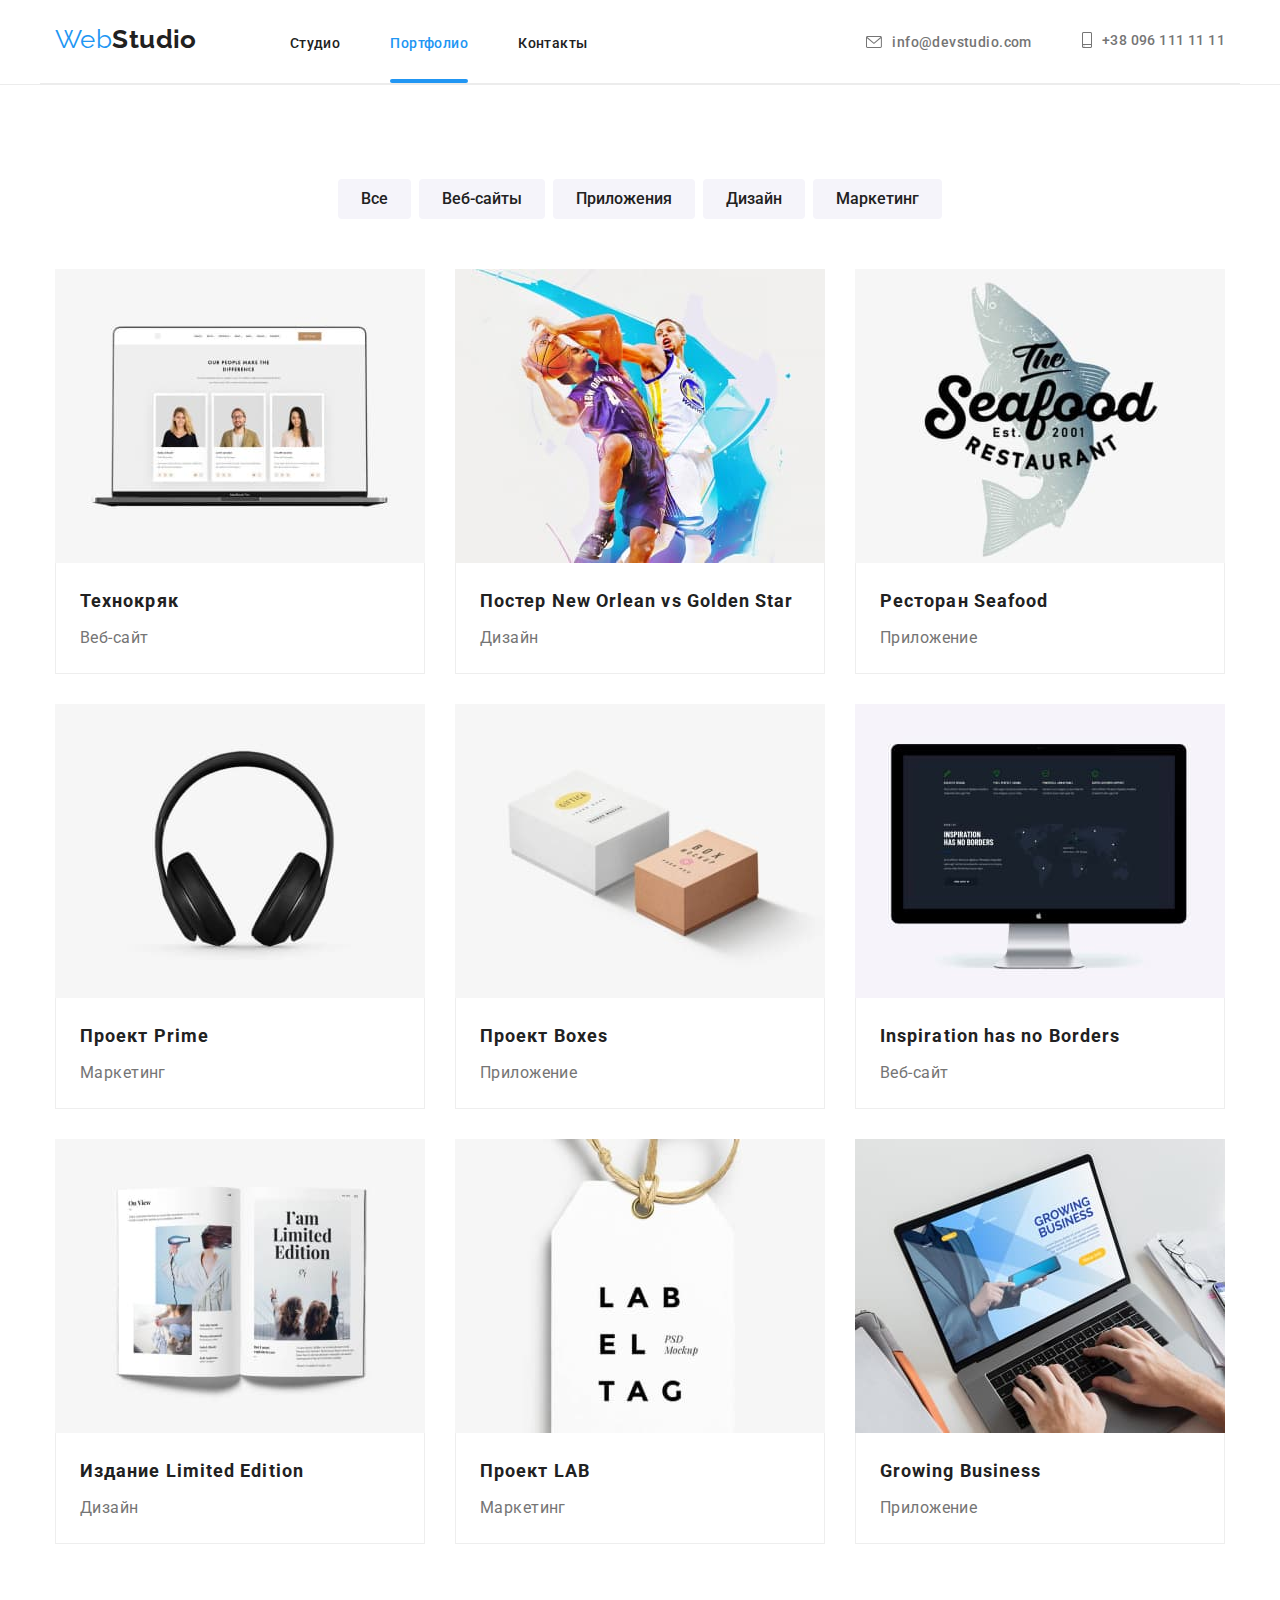
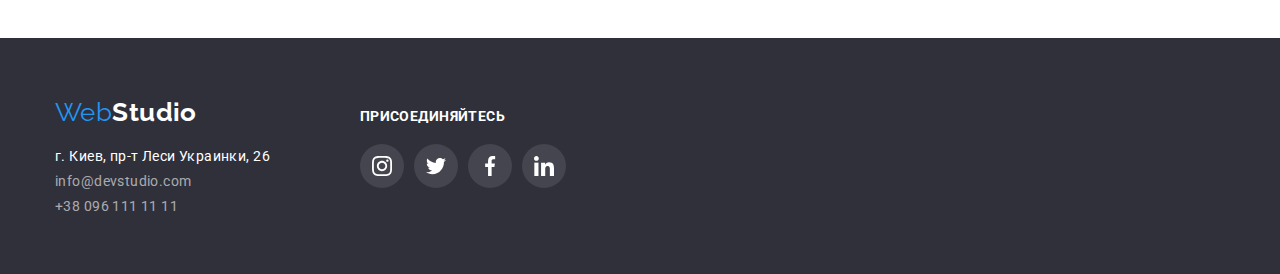
==== portfolio.html @ 05e97ef8 "copy 5-th hw" ====
<!DOCTYPE html>
<html lang="en">
<head>
    <meta charset="UTF-8">
    <meta http-equiv="X-UA-Compatible" content="IE=edge">
    <meta name="viewport" content="width=device-width, initial-scale=1.0">
    <title>Home work 2</title>
    <link rel="stylesheet" href="https://cdnjs.cloudflare.com/ajax/libs/modern-normalize/1.0.0/modern-normalize.min.css">
    <link rel="stylesheet" href="./css/style.css">
    <link rel="preconnect" href="https://fonts.googleapis.com">
    <link rel="preconnect" href="https://fonts.gstatic.com" crossorigin>
    <link href="https://fonts.googleapis.com/css2?family=Oleo+Script&family=Raleway:wght@700&family=Roboto:wght@400;500;700;900&display=swap" rel="stylesheet">
</head>
<body>
    <header class="header"> 
        <div class="header container flex">
<a class="logo" href="./index.html"><span class="first-logo-part">Web</span>Studio</a>

<nav class="nav">
    <ul class="nav flex">
        <li><a class="nav-link hover-line" href="./index.html">Студио</a></li>
        <li><a class="nav-link hover-line is-active" href="./portfolio.html">Портфолио</a></li>
        <li><a class="nav-link hover-line" href="./">Контакты</a></li>
    </ul>
</nav>
<ul class="nav main-contacts flex">
    <li><a class="nav-link" href="mailto:info@devstudio.com">
            <svg class="email-icon">
                <use href="img/sprite.svg#icon-email"></use>
            </svg>
    info@devstudio.com</a></li>
    <li><a class="nav-link" href="tel:+380961111111"><svg class="phone-icon">
        <use href="img/sprite.svg#icon-phone"></use>
    </svg>
    +38 096 111 11 11</a></li>
</ul>
    </div>
    </header>
   
    <main>

        <section class="our-projects">
            <div class="container">
            <ul class="nav-project-examples flex">
                <li>
                    <button class="our-projects-buttons">Все</button>
                </li>
                <li>
                    <button class="our-projects-buttons">Веб-сайты</button>
                </li>
                <li>
                    <button class="our-projects-buttons">Приложения</button>
                </li>
                <li>
                    <button class="our-projects-buttons">Дизайн</button>
                </li>
                <li>
                    <button class="our-projects-buttons">Маркетинг</button>
                </li>
            </ul>

            <ul class="project-examples flex">
                <li class="project-examples-items">
                    <a href="./portfolio.html">
                        <div class="project-examples-img">
                        <img src="img/tehnokryak.jpg" alt="Технокряк" width="370">
                        <div class="project-examples-img-overlay">
                         <p>Технокряк это современная площадка распространения коронавируса. Компании используют эту платформу для цифрового шпионажа и атак на защищённые сервера конкурентов.</p>
                        </div>
                        </div>
                        <div class="project-examples-border">
                        <h3>Технокряк</h3>
                    <p>Веб-сайт</p>
                            </div>
                    </a>
                </li>
                <li class="project-examples-items"> 
                    <a href="./portfolio.html">
                        <div class="project-examples-img">
                    <img src="img/new-orlean.jpg" alt="Постер New Orlean vs Golden Star" width="370">
                    <div class="project-examples-img-overlay">
                        <p>Технокряк это современная площадка распространения коронавируса. Компании используют эту платформу для цифрового шпионажа и атак на защищённые сервера конкурентов.</p>
                       </div>
                       </div>
                    <div class="project-examples-border">
                    <h3>Постер New Orlean vs Golden Star</h3>
                    <p>Дизайн</p>
                    </div>
                    </a>
                </li>
                <li class="project-examples-items">
                    <a href="./portfolio.html">
                        <div class="project-examples-img">
                    <img src="img/seafood.jpg" alt="Ресторан Seafood" width="370">
                    <div class="project-examples-img-overlay">
                        <p>Технокряк это современная площадка распространения коронавируса. Компании используют эту платформу для цифрового шпионажа и атак на защищённые сервера конкурентов.</p>
                       </div>
                       </div>
                    <div class="project-examples-border">
                    <h3>Ресторан Seafood</h3>
                    <p>Приложение</p>
                </div>
                    </a>
                </li>
                <li class="project-examples-items">
                    <a href="./portfolio.html">
                    <div class="project-examples-img">
                    <img src="img/prime.jpg" alt="Проект Prime" width="370">
                    <div class="project-examples-img-overlay">
                        <p>Технокряк это современная площадка распространения коронавируса. Компании используют эту платформу для цифрового шпионажа и атак на защищённые сервера конкурентов.</p>
                       </div>
                       </div>
                    <div class="project-examples-border">
                    <h3>Проект Prime</h3>
                    <p>Маркетинг</p>
                </div>
                    </a>
                </li>
                <li class="project-examples-items">
                    <a href="./portfolio.html">
                        <div class="project-examples-img">
                    <img src="img/boxes.jpg" alt="Проект Boxes" width="370">
                    <div class="project-examples-img-overlay">
                        <p>Технокряк это современная площадка распространения коронавируса. Компании используют эту платформу для цифрового шпионажа и атак на защищённые сервера конкурентов.</p>
                       </div>
                       </div>
                    <div class="project-examples-border">
                    <h3>Проект Boxes</h3>
                    <p>Приложение</p>
                </div>
                    </a>
                </li>
                <li class="project-examples-items">
                    <a href="./portfolio.html">
                        <div class="project-examples-img">
                    <img src="img/inspirations-has-no-borders.jpg" alt="Inspiration has no Borders" width="370">
                    <div class="project-examples-img-overlay">
                        <p>Технокряк это современная площадка распространения коронавируса. Компании используют эту платформу для цифрового шпионажа и атак на защищённые сервера конкурентов.</p>
                       </div>
                       </div>
                    <div class="project-examples-border">
                    <h3>Inspiration has no Borders</h3>
                    <p>Веб-сайт</p>
                </div>
                    </a>
                </li>
                <li class="project-examples-items">
                    <a href="./portfolio.html">
                        <div class="project-examples-img">
                    <img src="img/limited-edition.jpg" alt="Издание Limited Edition" width="370">
                    <div class="project-examples-img-overlay">
                        <p>Технокряк это современная площадка распространения коронавируса. Компании используют эту платформу для цифрового шпионажа и атак на защищённые сервера конкурентов.</p>
                       </div>
                       </div>
                    <div class="project-examples-border">
                    <h3>Издание Limited Edition</h3>
                    <p>Дизайн</p>
                </div>
                    </a>
                </li>
                <li class="project-examples-items">
                    <a href="./portfolio.html">
                        <div class="project-examples-img">
                    <img src="img/lab.jpg" alt="Проект LAB" width="370">
                    <div class="project-examples-img-overlay">
                        <p>Технокряк это современная площадка распространения коронавируса. Компании используют эту платформу для цифрового шпионажа и атак на защищённые сервера конкурентов.</p>
                       </div>
                       </div>
                    <div class="project-examples-border">
                    <h3>Проект LAB</h3>
                    <p>Маркетинг</p>
                </div>
                    </a>
                </li>
                <li class="project-examples-items">
                    <a href="./portfolio.html">
                        <div class="project-examples-img">
                    <img src="img/growing-bussiness.jpg" alt="Growing Business" width="370">
                    <div class="project-examples-img-overlay">
                        <p>Технокряк это современная площадка распространения коронавируса. Компании используют эту платформу для цифрового шпионажа и атак на защищённые сервера конкурентов.</p>
                       </div>
                       </div>
                    <div class="project-examples-border">
                    <h3>Growing Business</h3>
                    <p>Приложение</p>
                </div>
                    </a>
                </li>
            </ul>
        </div>
        </section>

    </main>

    <footer class="footer">
        <div class="container flex">
            <div class="footer-adress">
        <a class="logo-footer" href="#"><span class="first-logo-part">Web</span>Studio</a>
        <address class="footer-contacts">
            <p>г. Киев, пр-т Леси Украинки, 26</p>
            <ul class="nav-footer">
                <li><a href="mailto:info@devstudio.com">info@devstudio.com</a></li>
                <li><a href="tel:+380961111111">+38 096 111 11 11</a></li>
            </ul>
        </address>
    </div>
        <div class="social">
            <p>присоединяйтесь</p>
            <ul class="social-links">
                <li class="social-link"><a clsass="social-link" href="#">
                    <svg class="social-icon"><use href="./img/sprite.svg#icon-instagram"></use></svg></a>
                </li>
                <li class="social-link"><a clsass="social-link" href="#">
                    <svg class="social-icon"><use href="./img/sprite.svg#icon-twitter"></use></svg></a>
                </li>
                <li class="social-link"><a clsass="social-link" href="#">
                    <svg class="social-icon"><use href="./img/sprite.svg#icon-facebook"></use></svg></a>
                </li>
                <li class="social-link"><a clsass="social-link" href="#">
                    <svg class="social-icon"><use href="./img/sprite.svg#icon-linkedin"></use></svg></a>
                </li>
            </ul>
        </div>

    </div>
    </footer>

</body>
</html>
---- css/style.css ----
*,
*::before,
*::after {
  box-sizing: border-box;
}

li{
    list-style: none;
}

a{
    text-decoration: none;
}

:root{
    --main-text-color: #212121;
    --main-link-color-active: #2196F3;
    --background-main: #2F303A;
    --background-footer: #2F303A;
    --logo-first-part-color: #2196F3;
    --white: #FFF;
    --p-color: #757575;
    --background-stuff: #F5F4FA;
    --button: #2196F3;
    --button-second-color: #F5F4FA;
    --button-hover-color: #188CE8;
    --border-projecrt-examples-color: #EEE;
    --animation-options: 250ms cubic-bezier(0.4, 0, 0.2, 1);

}

.flex{
    display: flex;
    padding: 0;
    align-items: baseline;
    }

body{
    font-family: 'Roboto';
    font-style: normal;
    font-weight: normal;
    font-size: 14px;
    letter-spacing: 0.03em;
    color: var(--main-text-color);
}

.is-hidden{
    visibility: none;
    opacity: 0;
    pointer-events: none;

}

.backdrop{
    position: fixed;
    top: 0;
    left: 0;
    width: 100%;
    height: 100%;
    background-color: rgba(0, 0, 0, 0.2);
    transition: opacity var(--animation-options);
}

.modal{
    position: absolute;
    width: 528px;
    height: 581px;
    background-color: var(--white);
    top: 50%;
    left: 50%;
    transform: translate(-50%, -50%);
    box-shadow: 0px 1px 3px rgba(0, 0, 0, 0.12), 
                0px 1px 1px rgba(0, 0, 0, 0.14), 
                0px 2px 1px rgba(0, 0, 0, 0.2);
    border-radius: 4px;  
}

.close-button{
    position: absolute;
    display: flex;
    align-items: center;
    justify-content: center;
    top: 8px;
    right: 8px;
    width: 30px;
    height: 30px;
    padding: 0;
    border-radius: 50%;
    overflow: hidden;
    border: 1px solid rgba(0, 0, 0, 0.1);
    background-color: var(--white);
}
.close-button svg{
    width: 11px;
    height: 11px;
}

.container{
    width: 1200px;
    margin: 0 auto;
    padding-left: 15px;
    padding-right: 15px;
}

.header{
    border-bottom: 1px solid #ECECEC;
}

.logo, .logo-footer{
    display: inline-block;
    margin-right: 93px;
    font-family: 'Raleway';
    font-weight: 700;
    font-size: 26px;
    color: var(--main-text-color);
}


.first-logo-part{
    font-weight: 400;
    color: var(--logo-first-part-color);
}

.nav{
    font-weight: 500;
    padding-left: 0;
    margin: 0;
 }

.main-contacts{
    margin-left: auto; 
}

.main-contacts>li a{
    color: var(--p-color);
 }

 .nav-link{
    position: relative;
    color: var(--main-text-color); 
    display: inline-flex;
    align-items: center;
    padding-top: 32px;
    padding-bottom: 32px;
    fill: var(--p-color);
    transition: color var(--animation-options), fill var(--animation-options); 
 }


.nav-link:hover, 
.nav-link:focus,
.nav-link:active{
    color: var(--main-link-color-active);
    fill: var(--main-link-color-active); 
 }

.is-active::after{
    content: "";
    display: block;
    background-color: rgb(33, 150, 243);
    height: 4px;
    width: 100%;
    border-radius: 2px;
    position: absolute;
    bottom: 0;
    transition: background-color var(--animation-options);
}

 .email-icon{
     height: 12px;
     width: 16px;
     margin-right: 10px;
 }

 .phone-icon{
    height: 16px;
    width: 10px;
    margin-right: 10px;
 }

 .nav a.is-active{
    color: var(--main-link-color-active); 
 }

.nav li:not(:last-child){
    margin-right: 50px;
}

.main-banner{
     background-color: var(--background-main);
     height: 600px;
     max-width: 1600px;
     padding-top: 200px;
     padding-bottom: 200px;
     margin-left: auto;
     margin-right: auto;
     background-image: linear-gradient(rgba(47, 48, 58, 0.4), rgba(47, 48, 58, 0.4)), url("../img/main-bunner.jpg");
     background-repeat: no-repeat;
     background-position: center;
     background-size: cover;
     
 }

h1{
    font-weight: 900;
    font-size: 44px;
    line-height: 60px;
    text-align: center;
    letter-spacing: 0.06em;
    text-transform: uppercase;
    color: var(--white);
    margin: 0 auto;
    margin-bottom: 20px;
    max-width: 696px;
   
}

.offer-button{
    width: 200px;
    height: 50px;
    box-shadow: 0px 4px 4px rgba(0, 0, 0, 0.15);
    border-radius: 4px;
    font-weight: bold;
    font-size: 16px;
    line-height: 30px;
    text-align: center;
    color: var(--white);
    background-color: var(--button);
    display: block;
    margin: 0 auto;
    border: 1px solid transparent;
    cursor: pointer;
    transition: background-color var(--animation-options);
}


.offer-button:hover, .offer-button:focus{
    background-color: var(--button-hover-color);
}

.our-projects-buttons{
    font-weight: 500;
    font-size: 16px;
    line-height: 26px;
    color: var(--main-text-color);
    background-color: var(--button-second-color);
    text-align: center;
    border-radius: 4px;
    border: 1px solid transparent;
    padding: 6px 22px;
    transition: color var(--animation-options), 
                background-color var(--animation-options), 
                box-shadow var(--animation-options);
}

.our-projects-buttons:hover, 
.our-projects-buttons:focus, 
.our-projects-buttons:active{
    color: var(--white);
    background-color: var(--button);
    box-shadow: 0px 3px 1px rgba(0, 0, 0, 0.1), 
                0px 1px 2px rgba(0, 0, 0, 0.08), 
                0px 2px 2px rgba(0, 0, 0, 0.12);   
}

.benefits{
    padding-top: 94px;
    padding-bottom: 94px;
}

.benefits-icons{
    display: flex;
    align-items: center;
    height: 120px;
    background: var(--background-stuff);
    border-radius: 4px;
    margin-bottom: 30px;
    justify-content: center;
}

.benefits-icon{
    width: 70px;
    height: 70px;
}


.benefits-items{
    width: 270px;
    }

.benefits-list{
    margin: 0;
}

.benefits h3{
    font-weight: 700;
    line-height: 16px;
    font-size: 14px;
    text-transform: uppercase;
    margin: 0 0 10px 0;
    
}

.benefits p{
    margin: 0;
    line-height: 24px;
    color: var(--p-color);
}

.benefits-items:not(:last-child){
margin-right: 30px;
}

.what-we-do h2, .staff h2, .partners h2{
    font-weight: bold;
    font-size: 36px;
    line-height: 42px;
    text-align: center;
    margin: 0 0 50px 0;
}

.what-we-do{
    padding-bottom: 94px;
}

.what-we-do-items img{
    display: block;
}

.what-we-do-items{
    position: relative;
}

.what-we-do ul, .staff ul{
    margin: 0;
}

.what-we-do-items:not(:last-child){
    margin-right: 30px;
}

.what-we-do--overlay{
    position: absolute;
    display: block;
    width: 100%;
    height: 70px;
    padding: 27px 10px;
    bottom: 0;
    background: rgba(47, 48, 58, 0.8);
}

.what-we-do--overlay p{
    text-transform: uppercase;
    text-align: center;
    margin: 0;
    padding: 0;
    font-weight: 700;
    font-size: 14px;
    color: var(--white);
    line-height: 16px;
    letter-spacing: 0.03em;
}

.staff{
    background-color: var(--background-stuff);
    padding-top: 94px;
    padding-bottom: 94px;
}

.staff-items:not(:last-child){
    margin-right: 30px;
}

.staff-items{
    text-align: center;

    background-color: var(--white);

    box-shadow: 0px 1px 3px rgba(0, 0, 0, 0.12), 
    0px 1px 1px rgba(0, 0, 0, 0.14), 
    0px 2px 1px rgba(0, 0, 0, 0.2);
    border-radius: 0px 0px 4px 4px;
}

.staff-img{
    display: block;
}

.staff h3{
    font-weight: 500;
    font-size: 16px;
    line-height: 19px;
    margin: 0 0 10px 0;
}

.staff p{
    font-size: 16px;
    line-height: 19px;
    color: var(--p-color);
    margin: 0;
}

.staff-description{
    padding: 30px 10px;
}

.staff-description p{
    margin-bottom: 16px;
}

.staff-social-links{
    display: flex;
    padding: 0;
    justify-content: center;
}

.staff-social-icon{
    height: 20px;
    width: 20px;
}

.staff-social-link{
    background: transparent;
    border-radius: 50%;
    color: #AFB1B8;
    transition: background-color var(--animation-options),
                color var(--animation-options);
    
}

.staff-social-link a{
    color: inherit;
    height: 44px;
    width: 44px;
    display: flex;
    align-items: center;
    justify-content: center;
}


.staff-social-link:hover, .staff-social-link:focus{
    background-color: var(--button-hover-color);
    color: var(--white);
}

.staff-social-link:not(:last-child){
    margin-right: 10px;
}

.partners{
    padding-top: 94px;
    padding-bottom: 94px;
}

.partners ul{
    margin-top: 0px;
    margin-bottom: 0px;
}

.partners-items:not(:last-child){
    margin-right: 30px;
}

.partners-button{
    display: flex;
    width: 170px;
    height: 92px;
    border: 1px solid #AFB1B8;
    border-radius: 4px;
    color: #AFB1B8;
    align-items: center;
    justify-content: center;
    transition: border-color var(--animation-options),
                color var(--animation-options);
}

.partners-icon{
    width: 106px;
    height: 60px;
}

.partners-button:hover{
    border-color: var(--button-hover-color);
    color: var(--button-hover-color);
}


.our-projects{
    padding-top: 94px;
    padding-bottom: 94px;
}

.nav-project-examples{
    justify-content: center;
    margin-top: 0;
    margin-bottom: 50px;
}

.nav-project-examples li:not(:last-child){
    margin-right: 8px;
}

.project-examples{
    box-sizing: border-box;
    margin: 0;
}
.project-examples-items a{
    display: block;
    color: var(--main-text-color);
    transition: box-shadow var(--animation-options),
                transform var(--animation-options);
}
.project-examples-items{
    margin-right: 30px;
    margin-bottom: 30px;  
}



.project-examples-border{
    padding-top: 20px;
    padding-bottom: 20px;
    padding-left: 24px;
    padding-right: 24px;
    border-left: 1px solid var(--border-projecrt-examples-color);
    border-right: 1px solid var(--border-projecrt-examples-color);
    border-bottom: 1px solid var(--border-projecrt-examples-color);
}

.project-examples-items h3{
    margin: 0 0 4px 0;
}

.project-examples-items p{
    margin: 0;
}

.project-examples-items img{
    display: block;
}

.project-examples-items a:hover,
.project-examples-items a:focus{
    box-shadow: 0px 1px 1px rgba(0, 0, 0, 0.12),
                0px 4px 4px rgba(0, 0, 0, 0.06), 
                1px 4px 6px rgba(0, 0, 0, 0.16);
}



.project-examples li:nth-child(3n){
    margin-right: 0;
}

.project-examples li:nth-last-child(-n + 3){
    margin-bottom: 0;
}

.project-examples{
    flex-wrap: wrap;
}

.project-examples h3{
    font-weight: 700;
    font-size: 18px;
    line-height: 36px;
    letter-spacing: 0.06em;
}

.project-examples p{
    font-size: 16px;
    line-height: 30px;
    color: var(--p-color);
}

.project-examples-img{
    position: relative;
    width: 370px;
    overflow: hidden;
}

.project-examples-items a:hover .project-examples-img-overlay,
.project-examples-items a:focus .project-examples-img-overlay{
    transform: translateY(0%);  
}

.project-examples-img-overlay{
    display: flex;
    align-items: center;
    padding-left: 24px;
    padding-right: 24px;
    height: 100%;
    position: absolute;
    bottom: 0;
    background: rgba(33, 150, 243, 0.9);
    transform: translateY(101%);
    transition: transform var(--animation-options);
}

.project-examples-img-overlay p{
    font-size: 18px;    
    line-height: 28px;
    letter-spacing: 0.03em;
    color: var(--white);
    
}

 .footer{
     padding-top: 60px;
     padding-bottom: 60px;
     background-color: var(--background-footer);
 }

 .footer-adress{
     margin-right: 70px;
 }

 .logo-footer{
    color: var(--white);
    margin-bottom: 20px;
}

.footer-contacts p, .social p{
    font-style: normal;
    color: var(--white);
    margin: 0 0 9px 0;
}

.social-links{
    display: flex;
    margin: 0;
    padding: 0;
}

.social-link{
    background:#44454e;
    border-radius: 50%;
    transition: background-color var(--animation-options);
}

.social-link a{
    display: flex;
    color: var(--white);
    width: 44px;
    height: 44px;
    justify-content: center;
    align-items: center;
}


.social-link:hover, .social-link:focus{
    background-color: var(--button-hover-color);
}

.social-link:not(:last-child){
    margin-right: 10px;
}

.social p{
    font-size: 14px;
    text-transform: uppercase;
    margin-bottom: 20px;
    font-weight: 700;
}

.social-icon{
    height: 20px;
    width: 20px;
}

.nav-footer a{
    color: rgba(255, 255, 255, 0.6);
}

.nav-footer{
    padding: 0;
    margin: 0;
}

address{
    font-style: normal;
}
.nav-footer li:not(:last-child){
    margin-bottom: 9px;
}
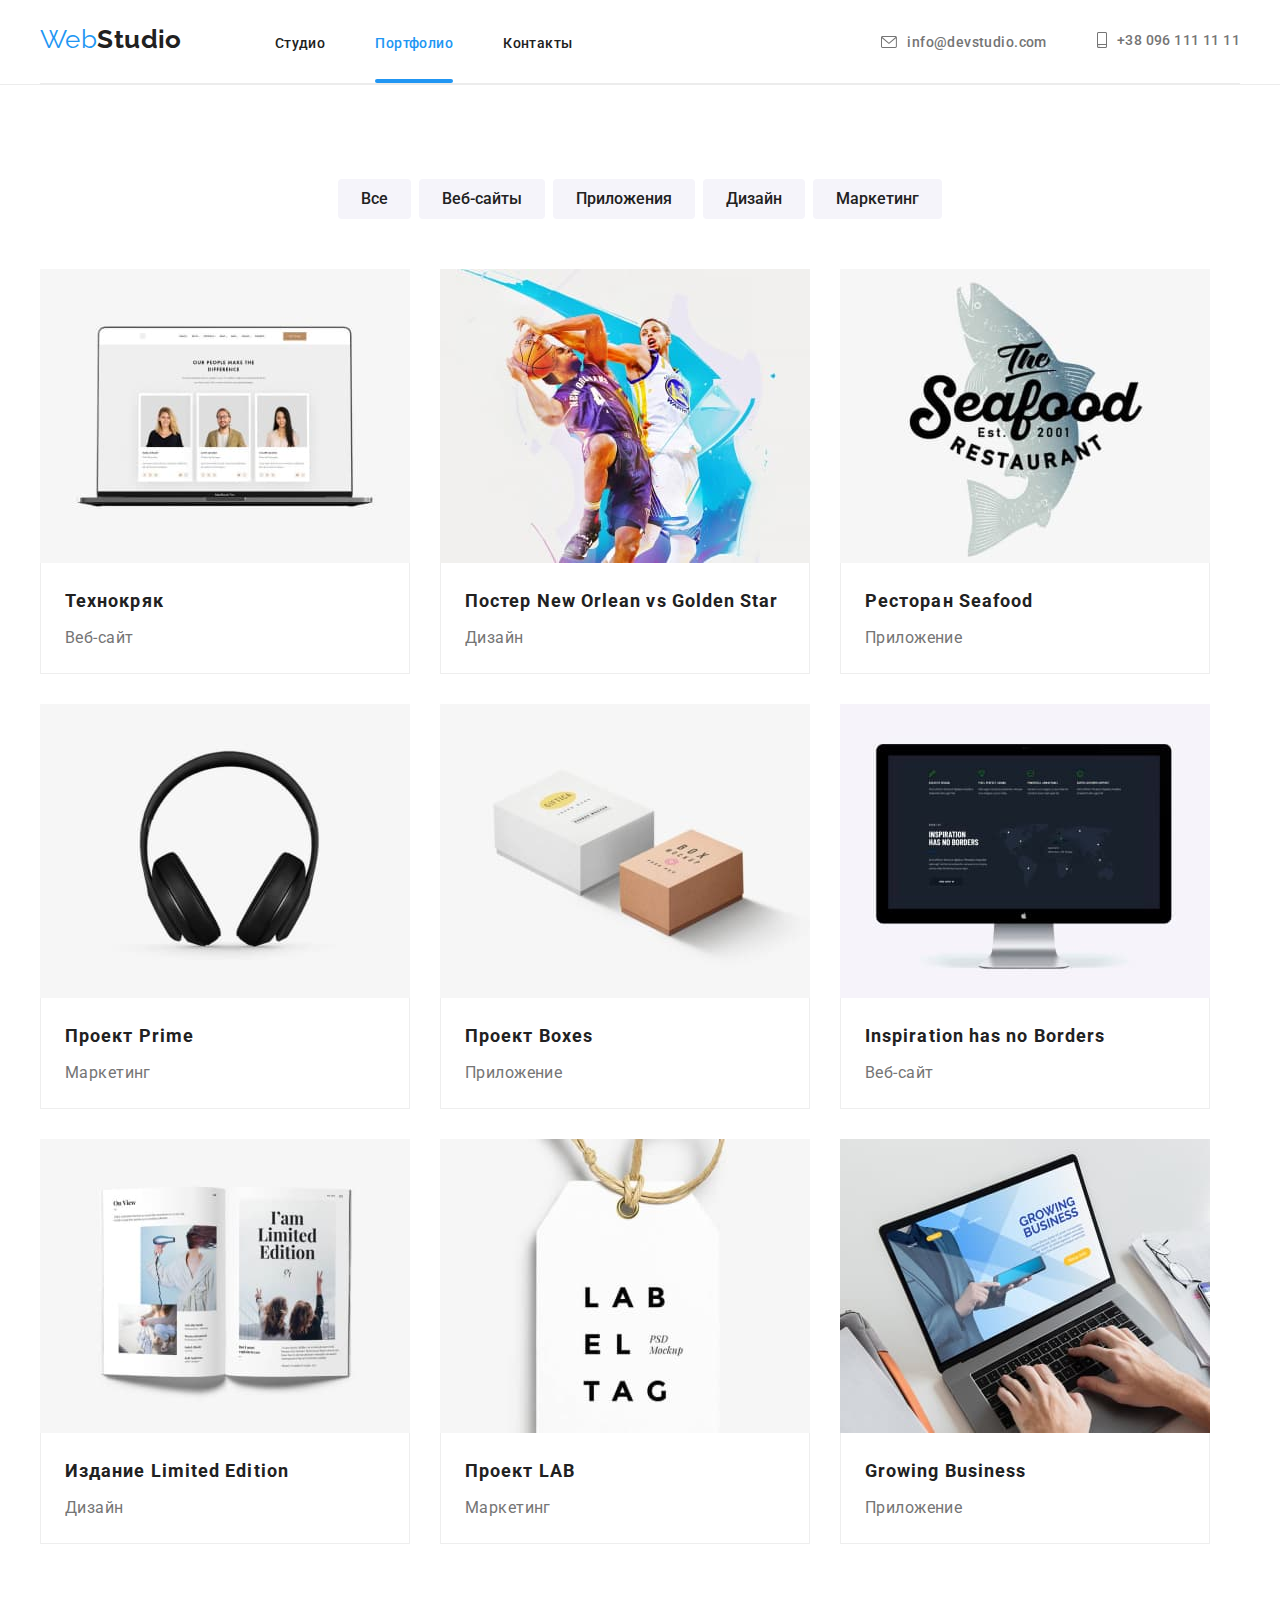
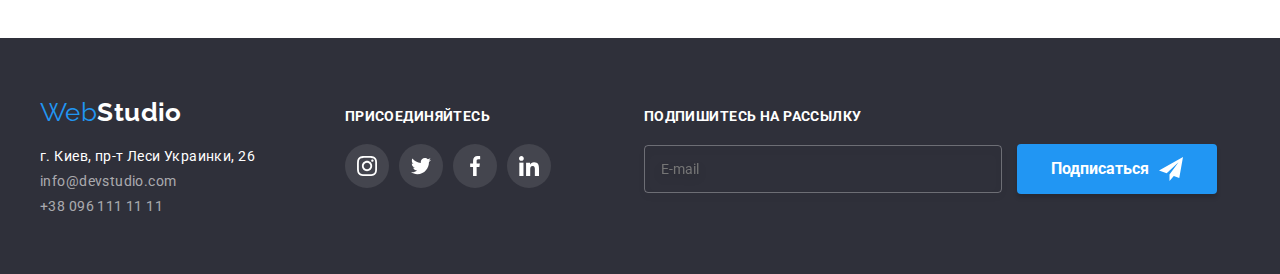
==== commit 9cbb1235: "q" ====
--- a/portfolio.html
+++ b/portfolio.html
@@ -222,6 +222,22 @@
             </ul>
         </div>
 
+        <div class="subscribe">
+            <p>Подпишитесь на рассылку</p>
+            <form class="email-subscribe" name="email_form" autocomplete="on" novalidate>
+                <label>
+                  <input type="email" name="email" placeholder="E-mail"/>
+                </label>
+            
+                <button class="subscribe-button" type="submit">
+                    <div class="email-submit">
+                    <span>Подписаться</span>
+                    <svg class="subscribe-icon"><use href="img/sprite.svg#icon-send"></use></svg>
+                </div>
+                </button>
+              </form>
+        </div>
+
     </div>
     </footer>
 
--- a/css/style.css
+++ b/css/style.css
@@ -98,8 +98,6 @@
 .container{
     width: 1200px;
     margin: 0 auto;
-    padding-left: 15px;
-    padding-right: 15px;
 }
 
 .header{
@@ -620,7 +618,9 @@
     margin-bottom: 20px;
 }
 
-.footer-contacts p, .social p{
+.footer-contacts p, 
+.social p,
+.subscribe p{
     font-style: normal;
     color: var(--white);
     margin: 0 0 9px 0;
@@ -656,7 +656,8 @@
     margin-right: 10px;
 }
 
-.social p{
+.social p, 
+.subscribe p{
     font-size: 14px;
     text-transform: uppercase;
     margin-bottom: 20px;
@@ -668,6 +669,62 @@
     width: 20px;
 }
 
+.social{
+    margin-right: 93px;
+}
+
+label:focus-visible,
+input:focus-visible,
+form:focus-visible {
+    outline: none;
+}
+
+
+.subscribe-button{
+    width: 200px;
+    height: 50px;
+    box-shadow: 0px 4px 4px rgba(0, 0, 0, 0.15);
+    border-radius: 4px;
+    font-weight: bold;
+    font-size: 16px;
+    line-height: 30px;
+    text-align: center;
+    color: var(--white);
+    background-color: var(--button);
+    align-items: center;
+    margin: 0 auto;
+    border: 1px solid transparent;
+    cursor: pointer;
+    transition: background-color var(--animation-options);
+}
+
+.email-submit{
+    display: flex;
+    align-items: center;
+    justify-content: center;
+}
+
+.email-subscribe input{
+    margin-right: 12px;
+    box-sizing: border-box;
+    width: 358px;
+    padding: 15px 16px;
+    background-color: transparent;
+    border: 1px solid rgba(255, 255, 255, 0.3);
+    filter: drop-shadow(0px 4px 4px rgba(0, 0, 0, 0.15));
+    border-radius: 4px;
+}
+
+
+.subscribe-button span{
+    margin-right: 10px;
+}
+
+.subscribe-icon{
+    width: 24px;
+    height: 24px;
+}
+
 .nav-footer a{
     color: rgba(255, 255, 255, 0.6);
 }
@@ -683,3 +740,72 @@
 .nav-footer li:not(:last-child){
     margin-bottom: 9px;
 }
+
+.modal-form{
+    padding: 40px;
+}
+
+.modal-form label {
+    position: relative;
+    display: flex;
+    flex-direction: column;
+    margin-bottom: 8px;
+
+    color: var(--main-text-color);
+    font-size: 12px;
+    font-style: inherit;
+    font-weight: 400;
+  }
+
+  .modal-form label p{
+    margin: 0;
+    margin-bottom: 4px;
+    color: var(--p-color);
+    font-size: 12px;
+    font-style: inherit;
+    font-weight: 400;
+    text-align: left;
+  }
+
+.modal-form input {
+    font-family: inherit;
+    margin-right: 12px;
+    box-sizing: border-box;
+    width: 448px;
+    padding: 13px 16px;
+    padding-left: 42px;
+    background-color: transparent;
+    border: 1px solid rgba(33, 33, 33, 0.2);
+    border-radius: 4px;
+  }
+
+ .modal-form textarea {
+    resize: none;
+  }
+
+  .modal-form p{
+      margin: 0;
+      margin-bottom: 12px;
+      color: var(--main-text-color);
+      font-size: 20px;
+      font-style: inherit;
+      text-align: center;
+      font-weight: 700;
+  }
+.modal-form .subscribe-button{
+    display: flex;
+    justify-content: center;
+    align-items: center;
+}
+
+.modal-form-icons{
+    position: absolute;
+    width: 12px;
+    height: 12px;
+    top: 50%;
+    margin-left: 15px;
+
+    fill: var(--main-text-color);
+}
+
+
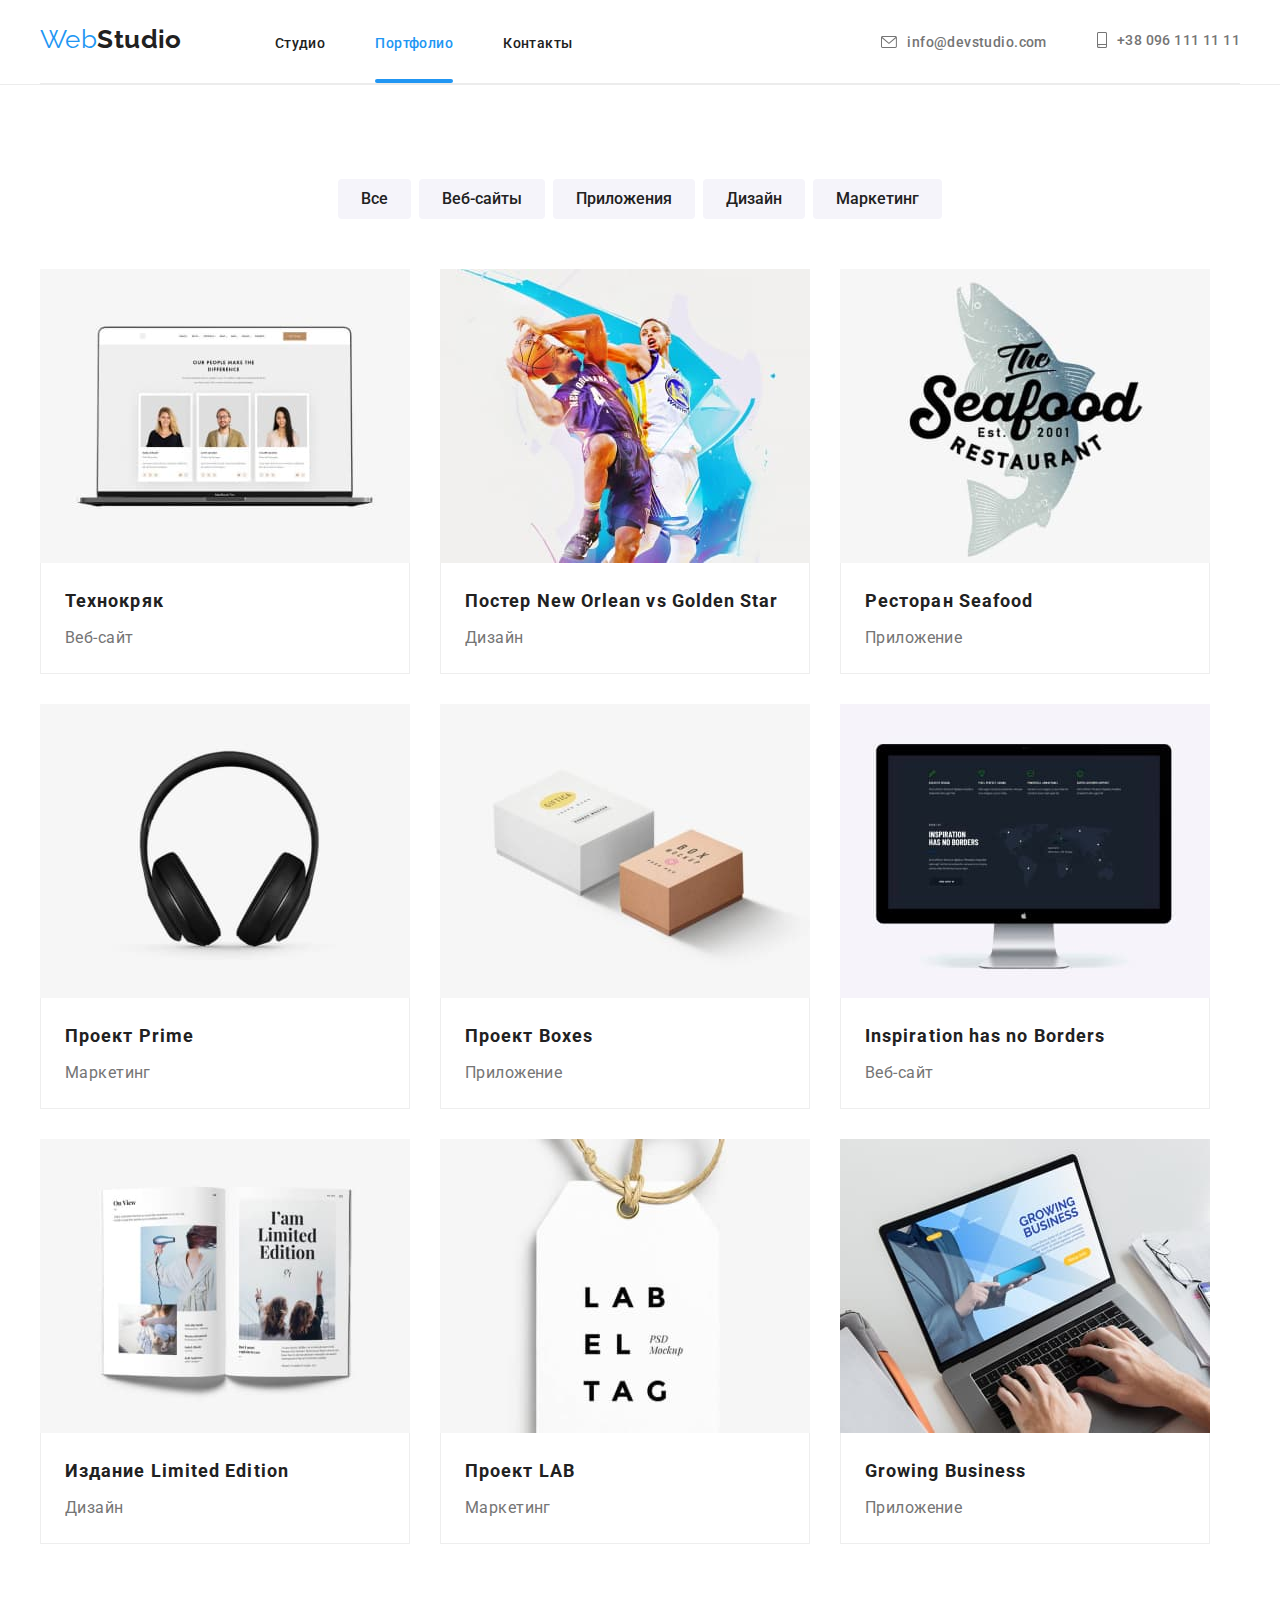
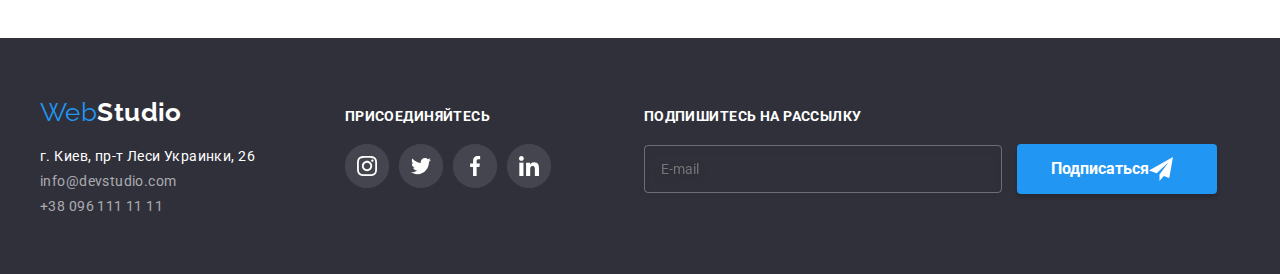
==== commit 3844ba4c: "Add files via upload" ====
--- a/portfolio.html
+++ b/portfolio.html
@@ -1,245 +1,246 @@
-<!DOCTYPE html>
-<html lang="en">
-<head>
-    <meta charset="UTF-8">
-    <meta http-equiv="X-UA-Compatible" content="IE=edge">
-    <meta name="viewport" content="width=device-width, initial-scale=1.0">
-    <title>Home work 2</title>
-    <link rel="stylesheet" href="https://cdnjs.cloudflare.com/ajax/libs/modern-normalize/1.0.0/modern-normalize.min.css">
-    <link rel="stylesheet" href="./css/style.css">
-    <link rel="preconnect" href="https://fonts.googleapis.com">
-    <link rel="preconnect" href="https://fonts.gstatic.com" crossorigin>
-    <link href="https://fonts.googleapis.com/css2?family=Oleo+Script&family=Raleway:wght@700&family=Roboto:wght@400;500;700;900&display=swap" rel="stylesheet">
-</head>
-<body>
-    <header class="header"> 
-        <div class="header container flex">
-<a class="logo" href="./index.html"><span class="first-logo-part">Web</span>Studio</a>
-
-<nav class="nav">
-    <ul class="nav flex">
-        <li><a class="nav-link hover-line" href="./index.html">Студио</a></li>
-        <li><a class="nav-link hover-line is-active" href="./portfolio.html">Портфолио</a></li>
-        <li><a class="nav-link hover-line" href="./">Контакты</a></li>
-    </ul>
-</nav>
-<ul class="nav main-contacts flex">
-    <li><a class="nav-link" href="mailto:info@devstudio.com">
-            <svg class="email-icon">
-                <use href="img/sprite.svg#icon-email"></use>
-            </svg>
-    info@devstudio.com</a></li>
-    <li><a class="nav-link" href="tel:+380961111111"><svg class="phone-icon">
-        <use href="img/sprite.svg#icon-phone"></use>
-    </svg>
-    +38 096 111 11 11</a></li>
-</ul>
-    </div>
-    </header>
-   
-    <main>
-
-        <section class="our-projects">
-            <div class="container">
-            <ul class="nav-project-examples flex">
-                <li>
-                    <button class="our-projects-buttons">Все</button>
-                </li>
-                <li>
-                    <button class="our-projects-buttons">Веб-сайты</button>
-                </li>
-                <li>
-                    <button class="our-projects-buttons">Приложения</button>
-                </li>
-                <li>
-                    <button class="our-projects-buttons">Дизайн</button>
-                </li>
-                <li>
-                    <button class="our-projects-buttons">Маркетинг</button>
-                </li>
-            </ul>
-
-            <ul class="project-examples flex">
-                <li class="project-examples-items">
-                    <a href="./portfolio.html">
-                        <div class="project-examples-img">
-                        <img src="img/tehnokryak.jpg" alt="Технокряк" width="370">
-                        <div class="project-examples-img-overlay">
-                         <p>Технокряк это современная площадка распространения коронавируса. Компании используют эту платформу для цифрового шпионажа и атак на защищённые сервера конкурентов.</p>
-                        </div>
-                        </div>
-                        <div class="project-examples-border">
-                        <h3>Технокряк</h3>
-                    <p>Веб-сайт</p>
-                            </div>
-                    </a>
-                </li>
-                <li class="project-examples-items"> 
-                    <a href="./portfolio.html">
-                        <div class="project-examples-img">
-                    <img src="img/new-orlean.jpg" alt="Постер New Orlean vs Golden Star" width="370">
-                    <div class="project-examples-img-overlay">
-                        <p>Технокряк это современная площадка распространения коронавируса. Компании используют эту платформу для цифрового шпионажа и атак на защищённые сервера конкурентов.</p>
-                       </div>
-                       </div>
-                    <div class="project-examples-border">
-                    <h3>Постер New Orlean vs Golden Star</h3>
-                    <p>Дизайн</p>
-                    </div>
-                    </a>
-                </li>
-                <li class="project-examples-items">
-                    <a href="./portfolio.html">
-                        <div class="project-examples-img">
-                    <img src="img/seafood.jpg" alt="Ресторан Seafood" width="370">
-                    <div class="project-examples-img-overlay">
-                        <p>Технокряк это современная площадка распространения коронавируса. Компании используют эту платформу для цифрового шпионажа и атак на защищённые сервера конкурентов.</p>
-                       </div>
-                       </div>
-                    <div class="project-examples-border">
-                    <h3>Ресторан Seafood</h3>
-                    <p>Приложение</p>
-                </div>
-                    </a>
-                </li>
-                <li class="project-examples-items">
-                    <a href="./portfolio.html">
-                    <div class="project-examples-img">
-                    <img src="img/prime.jpg" alt="Проект Prime" width="370">
-                    <div class="project-examples-img-overlay">
-                        <p>Технокряк это современная площадка распространения коронавируса. Компании используют эту платформу для цифрового шпионажа и атак на защищённые сервера конкурентов.</p>
-                       </div>
-                       </div>
-                    <div class="project-examples-border">
-                    <h3>Проект Prime</h3>
-                    <p>Маркетинг</p>
-                </div>
-                    </a>
-                </li>
-                <li class="project-examples-items">
-                    <a href="./portfolio.html">
-                        <div class="project-examples-img">
-                    <img src="img/boxes.jpg" alt="Проект Boxes" width="370">
-                    <div class="project-examples-img-overlay">
-                        <p>Технокряк это современная площадка распространения коронавируса. Компании используют эту платформу для цифрового шпионажа и атак на защищённые сервера конкурентов.</p>
-                       </div>
-                       </div>
-                    <div class="project-examples-border">
-                    <h3>Проект Boxes</h3>
-                    <p>Приложение</p>
-                </div>
-                    </a>
-                </li>
-                <li class="project-examples-items">
-                    <a href="./portfolio.html">
-                        <div class="project-examples-img">
-                    <img src="img/inspirations-has-no-borders.jpg" alt="Inspiration has no Borders" width="370">
-                    <div class="project-examples-img-overlay">
-                        <p>Технокряк это современная площадка распространения коронавируса. Компании используют эту платформу для цифрового шпионажа и атак на защищённые сервера конкурентов.</p>
-                       </div>
-                       </div>
-                    <div class="project-examples-border">
-                    <h3>Inspiration has no Borders</h3>
-                    <p>Веб-сайт</p>
-                </div>
-                    </a>
-                </li>
-                <li class="project-examples-items">
-                    <a href="./portfolio.html">
-                        <div class="project-examples-img">
-                    <img src="img/limited-edition.jpg" alt="Издание Limited Edition" width="370">
-                    <div class="project-examples-img-overlay">
-                        <p>Технокряк это современная площадка распространения коронавируса. Компании используют эту платформу для цифрового шпионажа и атак на защищённые сервера конкурентов.</p>
-                       </div>
-                       </div>
-                    <div class="project-examples-border">
-                    <h3>Издание Limited Edition</h3>
-                    <p>Дизайн</p>
-                </div>
-                    </a>
-                </li>
-                <li class="project-examples-items">
-                    <a href="./portfolio.html">
-                        <div class="project-examples-img">
-                    <img src="img/lab.jpg" alt="Проект LAB" width="370">
-                    <div class="project-examples-img-overlay">
-                        <p>Технокряк это современная площадка распространения коронавируса. Компании используют эту платформу для цифрового шпионажа и атак на защищённые сервера конкурентов.</p>
-                       </div>
-                       </div>
-                    <div class="project-examples-border">
-                    <h3>Проект LAB</h3>
-                    <p>Маркетинг</p>
-                </div>
-                    </a>
-                </li>
-                <li class="project-examples-items">
-                    <a href="./portfolio.html">
-                        <div class="project-examples-img">
-                    <img src="img/growing-bussiness.jpg" alt="Growing Business" width="370">
-                    <div class="project-examples-img-overlay">
-                        <p>Технокряк это современная площадка распространения коронавируса. Компании используют эту платформу для цифрового шпионажа и атак на защищённые сервера конкурентов.</p>
-                       </div>
-                       </div>
-                    <div class="project-examples-border">
-                    <h3>Growing Business</h3>
-                    <p>Приложение</p>
-                </div>
-                    </a>
-                </li>
-            </ul>
-        </div>
-        </section>
-
-    </main>
-
-    <footer class="footer">
-        <div class="container flex">
-            <div class="footer-adress">
-        <a class="logo-footer" href="#"><span class="first-logo-part">Web</span>Studio</a>
-        <address class="footer-contacts">
-            <p>г. Киев, пр-т Леси Украинки, 26</p>
-            <ul class="nav-footer">
-                <li><a href="mailto:info@devstudio.com">info@devstudio.com</a></li>
-                <li><a href="tel:+380961111111">+38 096 111 11 11</a></li>
-            </ul>
-        </address>
-    </div>
-        <div class="social">
-            <p>присоединяйтесь</p>
-            <ul class="social-links">
-                <li class="social-link"><a clsass="social-link" href="#">
-                    <svg class="social-icon"><use href="./img/sprite.svg#icon-instagram"></use></svg></a>
-                </li>
-                <li class="social-link"><a clsass="social-link" href="#">
-                    <svg class="social-icon"><use href="./img/sprite.svg#icon-twitter"></use></svg></a>
-                </li>
-                <li class="social-link"><a clsass="social-link" href="#">
-                    <svg class="social-icon"><use href="./img/sprite.svg#icon-facebook"></use></svg></a>
-                </li>
-                <li class="social-link"><a clsass="social-link" href="#">
-                    <svg class="social-icon"><use href="./img/sprite.svg#icon-linkedin"></use></svg></a>
-                </li>
-            </ul>
-        </div>
-
-        <div class="subscribe">
-            <p>Подпишитесь на рассылку</p>
-            <form class="email-subscribe" name="email_form" autocomplete="on" novalidate>
-                <label>
-                  <input type="email" name="email" placeholder="E-mail"/>
-                </label>
-            
-                <button class="subscribe-button" type="submit">
-                    <div class="email-submit">
-                    <span>Подписаться</span>
-                    <svg class="subscribe-icon"><use href="img/sprite.svg#icon-send"></use></svg>
-                </div>
-                </button>
-              </form>
-        </div>
-
-    </div>
-    </footer>
-
-</body>
+<!DOCTYPE html>
+<html lang="en">
+<head>
+    <meta charset="UTF-8">
+    <meta http-equiv="X-UA-Compatible" content="IE=edge">
+    <meta name="viewport" content="width=device-width, initial-scale=1.0">
+    <title>Home work 2</title>
+    <link rel="stylesheet" href="https://cdnjs.cloudflare.com/ajax/libs/modern-normalize/1.0.0/modern-normalize.min.css">
+    <link rel="stylesheet" href="./css/style.css">
+    <link rel="preconnect" href="https://fonts.googleapis.com">
+    <link rel="preconnect" href="https://fonts.gstatic.com" crossorigin>
+    <link href="https://fonts.googleapis.com/css2?family=Oleo+Script&family=Raleway:wght@700&family=Roboto:wght@400;500;700;900&display=swap" rel="stylesheet">
+</head>
+<body>
+    <header class="header"> 
+        <div class="header container flex">
+<a class="logo" href="./index.html"><span class="first-logo-part">Web</span>Studio</a>
+
+<nav class="nav">
+    <ul class="nav flex">
+        <li><a class="nav-link hover-line" href="./index.html">Студио</a></li>
+        <li><a class="nav-link hover-line is-active" href="./portfolio.html">Портфолио</a></li>
+        <li><a class="nav-link hover-line" href="./">Контакты</a></li>
+    </ul>
+</nav>
+<ul class="nav main-contacts flex">
+    <li><a class="nav-link" href="mailto:info@devstudio.com">
+            <svg class="email-icon">
+                <use href="img/sprite.svg#icon-email"></use>
+            </svg>
+    info@devstudio.com</a></li>
+    <li><a class="nav-link" href="tel:+380961111111"><svg class="phone-icon">
+        <use href="img/sprite.svg#icon-phone"></use>
+    </svg>
+    +38 096 111 11 11</a></li>
+</ul>
+    </div>
+    </header>
+   
+    <main>
+
+        <section class="our-projects">
+            <div class="container">
+            <ul class="nav-project-examples flex">
+                <li>
+                    <button class="our-projects-buttons">Все</button>
+                </li>
+                <li>
+                    <button class="our-projects-buttons">Веб-сайты</button>
+                </li>
+                <li>
+                    <button class="our-projects-buttons">Приложения</button>
+                </li>
+                <li>
+                    <button class="our-projects-buttons">Дизайн</button>
+                </li>
+                <li>
+                    <button class="our-projects-buttons">Маркетинг</button>
+                </li>
+            </ul>
+
+            <ul class="project-examples flex">
+                <li class="project-examples-items">
+                    <a href="./portfolio.html">
+                        <div class="project-examples-img">
+                        <img src="img/tehnokryak.jpg" alt="Технокряк" width="370">
+                        <div class="project-examples-img-overlay">
+                         <p>Технокряк это современная площадка распространения коронавируса. Компании используют эту платформу для цифрового шпионажа и атак на защищённые сервера конкурентов.</p>
+                        </div>
+                        </div>
+                        <div class="project-examples-border">
+                        <h3>Технокряк</h3>
+                    <p>Веб-сайт</p>
+                            </div>
+                    </a>
+                </li>
+                <li class="project-examples-items"> 
+                    <a href="./portfolio.html">
+                        <div class="project-examples-img">
+                    <img src="img/new-orlean.jpg" alt="Постер New Orlean vs Golden Star" width="370">
+                    <div class="project-examples-img-overlay">
+                        <p>Технокряк это современная площадка распространения коронавируса. Компании используют эту платформу для цифрового шпионажа и атак на защищённые сервера конкурентов.</p>
+                       </div>
+                       </div>
+                    <div class="project-examples-border">
+                    <h3>Постер New Orlean vs Golden Star</h3>
+                    <p>Дизайн</p>
+                    </div>
+                    </a>
+                </li>
+                <li class="project-examples-items">
+                    <a href="./portfolio.html">
+                        <div class="project-examples-img">
+                    <img src="img/seafood.jpg" alt="Ресторан Seafood" width="370">
+                    <div class="project-examples-img-overlay">
+                        <p>Технокряк это современная площадка распространения коронавируса. Компании используют эту платформу для цифрового шпионажа и атак на защищённые сервера конкурентов.</p>
+                       </div>
+                       </div>
+                    <div class="project-examples-border">
+                    <h3>Ресторан Seafood</h3>
+                    <p>Приложение</p>
+                </div>
+                    </a>
+                </li>
+                <li class="project-examples-items">
+                    <a href="./portfolio.html">
+                    <div class="project-examples-img">
+                    <img src="img/prime.jpg" alt="Проект Prime" width="370">
+                    <div class="project-examples-img-overlay">
+                        <p>Технокряк это современная площадка распространения коронавируса. Компании используют эту платформу для цифрового шпионажа и атак на защищённые сервера конкурентов.</p>
+                       </div>
+                       </div>
+                    <div class="project-examples-border">
+                    <h3>Проект Prime</h3>
+                    <p>Маркетинг</p>
+                </div>
+                    </a>
+                </li>
+                <li class="project-examples-items">
+                    <a href="./portfolio.html">
+                        <div class="project-examples-img">
+                    <img src="img/boxes.jpg" alt="Проект Boxes" width="370">
+                    <div class="project-examples-img-overlay">
+                        <p>Технокряк это современная площадка распространения коронавируса. Компании используют эту платформу для цифрового шпионажа и атак на защищённые сервера конкурентов.</p>
+                       </div>
+                       </div>
+                    <div class="project-examples-border">
+                    <h3>Проект Boxes</h3>
+                    <p>Приложение</p>
+                </div>
+                    </a>
+                </li>
+                <li class="project-examples-items">
+                    <a href="./portfolio.html">
+                        <div class="project-examples-img">
+                    <img src="img/inspirations-has-no-borders.jpg" alt="Inspiration has no Borders" width="370">
+                    <div class="project-examples-img-overlay">
+                        <p>Технокряк это современная площадка распространения коронавируса. Компании используют эту платформу для цифрового шпионажа и атак на защищённые сервера конкурентов.</p>
+                       </div>
+                       </div>
+                    <div class="project-examples-border">
+                    <h3>Inspiration has no Borders</h3>
+                    <p>Веб-сайт</p>
+                </div>
+                    </a>
+                </li>
+                <li class="project-examples-items">
+                    <a href="./portfolio.html">
+                        <div class="project-examples-img">
+                    <img src="img/limited-edition.jpg" alt="Издание Limited Edition" width="370">
+                    <div class="project-examples-img-overlay">
+                        <p>Технокряк это современная площадка распространения коронавируса. Компании используют эту платформу для цифрового шпионажа и атак на защищённые сервера конкурентов.</p>
+                       </div>
+                       </div>
+                    <div class="project-examples-border">
+                    <h3>Издание Limited Edition</h3>
+                    <p>Дизайн</p>
+                </div>
+                    </a>
+                </li>
+                <li class="project-examples-items">
+                    <a href="./portfolio.html">
+                        <div class="project-examples-img">
+                    <img src="img/lab.jpg" alt="Проект LAB" width="370">
+                    <div class="project-examples-img-overlay">
+                        <p>Технокряк это современная площадка распространения коронавируса. Компании используют эту платформу для цифрового шпионажа и атак на защищённые сервера конкурентов.</p>
+                       </div>
+                       </div>
+                    <div class="project-examples-border">
+                    <h3>Проект LAB</h3>
+                    <p>Маркетинг</p>
+                </div>
+                    </a>
+                </li>
+                <li class="project-examples-items">
+                    <a href="./portfolio.html">
+                        <div class="project-examples-img">
+                    <img src="img/growing-bussiness.jpg" alt="Growing Business" width="370">
+                    <div class="project-examples-img-overlay">
+                        <p>Технокряк это современная площадка распространения коронавируса. Компании используют эту платформу для цифрового шпионажа и атак на защищённые сервера конкурентов.</p>
+                       </div>
+                       </div>
+                    <div class="project-examples-border">
+                    <h3>Growing Business</h3>
+                    <p>Приложение</p>
+                </div>
+                    </a>
+                </li>
+            </ul>
+        </div>
+        </section>
+
+    </main>
+
+    <footer class="footer">
+        <div class="container flex">
+            <div class="footer-adress">
+        <a class="logo-footer" href="#"><span class="first-logo-part">Web</span>Studio</a>
+        <address class="footer-contacts">
+            <p>г. Киев, пр-т Леси Украинки, 26</p>
+            <ul class="nav-footer">
+                <li><a href="mailto:info@devstudio.com">info@devstudio.com</a></li>
+                <li><a href="tel:+380961111111">+38 096 111 11 11</a></li>
+            </ul>
+        </address>
+    </div>
+        <div class="social">
+            <p>присоединяйтесь</p>
+            <ul class="social-links">
+                <li class="social-link"><a class="social-link" href="#">
+                    <svg class="social-icon"><use href="./img/sprite.svg#icon-instagram"></use></svg></a>
+                </li>
+                <li class="social-link"><a class="social-link" href="#">
+                    <svg class="social-icon"><use href="./img/sprite.svg#icon-twitter"></use></svg></a>
+                </li>
+                <li class="social-link"><a class="social-link" href="#">
+                    <svg class="social-icon"><use href="./img/sprite.svg#icon-facebook"></use></svg></a>
+                </li>
+                <li class="social-link"><a class="social-link" href="#">
+                    <svg class="social-icon"><use href="./img/sprite.svg#icon-linkedin"></use></svg></a>
+                </li>
+            </ul>
+        </div>
+
+        <div class="subscribe">
+            <p>Подпишитесь на рассылку</p>
+            <form class="email-subscribe" name="email_form" autocomplete="on" novalidate>
+            
+                  <input type="email" name="email" placeholder="E-mail"/>
+              
+            
+                <button class="subscribe-button" type="submit">
+                    <div class="email-submit">
+                        <span class="email-submit">Подписаться
+                        <svg class="subscribe-icon"><use href="img/sprite.svg#icon-send"></use></svg>
+                        </span>
+                </div>
+                </button>
+              </form>
+        </div>
+
+    </div>
+    </footer>
+
+</body>
 </html>--- a/css/style.css
+++ b/css/style.css
@@ -742,70 +742,205 @@
 }
 
 .modal-form{
+    display: block;
     padding: 40px;
-}
-
-.modal-form label {
+    height: 100%;
+}
+
+.modal-form p{
+    margin: 0;
+    margin-bottom: 12px;
+
+    font-family: inherit;
+    font-style: normal;
+    font-weight: bold;
+    font-size: 20px;
+    line-height: 23px;
+    text-align: center;
+    letter-spacing: 0.03em;
+
+    color: var(--main-text-color);
+}
+
+.form-field{
+    display: flex;
+    flex-direction: column;
     position: relative;
-    display: flex;
-    flex-direction: column;
-    margin-bottom: 8px;
-
-    color: var(--main-text-color);
+    margin-bottom: 10px;
+}
+
+.form-field label{
+    margin-bottom: 4px;
+
+    font-family: inherit;
+    font-style: normal;
+    font-weight: normal;
     font-size: 12px;
-    font-style: inherit;
-    font-weight: 400;
-  }
-
-  .modal-form label p{
-    margin: 0;
-    margin-bottom: 4px;
-    color: var(--p-color);
+    line-height: 14px;
+    letter-spacing: 0.01em;
+
+    color: #757575;
+
+}
+
+.form-field input{
+    position: relative;
+    padding: 12px 12px 12px 42px;
+    
+    border: 1px solid rgba(33, 33, 33, 0.2);
+    box-sizing: border-box;
+    border-radius: 4px;
+
+    transition: border-color var(--animation-options);
+}
+
+.form-icons{
+    position: absolute;
+    top: 50%;
+    left: 12px;
+
+    width: 18px;
+    height: 18px;
+
+    transition: color var(--animation-options);
+}
+
+.form-field textarea{
+    padding: 12px 16px;
+    resize: none;
+   
+    border: 1px solid rgba(33, 33, 33, 0.2);
+    box-sizing: border-box;
+    border-radius: 4px;
+}
+
+.textarea-wrap{
+    margin-bottom: 20px;
+
+}
+
+.form-field textarea::placeholder{
+    font-family: inherit;
+    font-style: normal;
+    font-weight: normal;
     font-size: 12px;
-    font-style: inherit;
-    font-weight: 400;
-    text-align: left;
-  }
-
-.modal-form input {
-    font-family: inherit;
-    margin-right: 12px;
-    box-sizing: border-box;
-    width: 448px;
-    padding: 13px 16px;
-    padding-left: 42px;
-    background-color: transparent;
-    border: 1px solid rgba(33, 33, 33, 0.2);
-    border-radius: 4px;
-  }
-
- .modal-form textarea {
-    resize: none;
-  }
-
-  .modal-form p{
-      margin: 0;
-      margin-bottom: 12px;
-      color: var(--main-text-color);
-      font-size: 20px;
-      font-style: inherit;
-      text-align: center;
-      font-weight: 700;
-  }
-.modal-form .subscribe-button{
+    line-height: 14px;
+    letter-spacing: 0.01em;
+    color: rgba(117, 117, 117, 0.5);
+}
+
+.form-checkbox{
+    margin-bottom: 30px;
+}
+
+.form-checkbox label{
+    font-size: 14px;
+    line-height: 24px;
+    letter-spacing: 0.03em;
+}
+
+.form-field .subscribe-button{
     display: flex;
     justify-content: center;
     align-items: center;
 }
 
-.modal-form-icons{
+.form-field:hover input,
+.form-field:hover svg,
+.form-field:focus-within input,
+.form-field:focus-within svg{
+    border-color: var(--main-link-color-active);
+    color: var(--main-link-color-active);
+}
+
+.form-field:hover textarea,
+.form-field:focus-within textarea{
+    border-color: var(--main-link-color-active);
+    outline: none;
+}
+
+/* The container */
+.checkbox-container {
+    display: block;
+    position: relative;
+    padding-left: 35px;
+    margin-bottom: 12px;
+    cursor: pointer;
+    font-size: 22px;
+    -webkit-user-select: none;
+    -moz-user-select: none;
+    -ms-user-select: none;
+    user-select: none;
+  }
+/* Hide the browser's default checkbox */
+.checkbox-container input {
     position: absolute;
-    width: 12px;
-    height: 12px;
-    top: 50%;
-    margin-left: 15px;
-
-    fill: var(--main-text-color);
-}
-
-
+    opacity: 0;
+    cursor: pointer;
+    height: 0;
+    width: 0;
+  }
+
+  /* Create a custom checkbox */
+.checkmark {
+    box-sizing: border-box;
+    position: absolute;
+    top: 3px;
+    left: 10px;
+    height: 16px;
+    width: 16px;
+    background: #FFFFFF;
+    box-shadow: 0px 1px 3px rgba(0, 0, 0, 0.12), 0px 1px 1px rgba(0, 0, 0, 0.14), 0px 2px 1px rgba(0, 0, 0, 0.2);
+    border-radius: 4px;
+    border: 2px solid #212121;
+  }
+
+  
+  /* When the checkbox is checked, add a blue background */
+  .checkbox-container input:checked ~ .checkmark {
+    background-color: var(--main-link-color-active);
+    border: none;
+  }
+  
+  /* Create the checkmark/indicator (hidden when not checked) */
+  .checkmark:after {
+    content: "";
+    position: absolute;
+    display: none;
+  }
+  
+  /* Show the checkmark when checked */
+  .checkbox-container input:checked ~ .checkmark:after {
+    display: block;
+  }
+  
+  /* Style the checkmark/indicator */
+  .checkbox-container .checkmark:after {
+    left: 6px;
+    top: 2px;
+    width: 5px;
+    height: 10px;
+    border: solid white;
+    border-width: 0 3px 3px 0;
+    -webkit-transform: rotate(45deg);
+    -ms-transform: rotate(45deg);
+    transform: rotate(45deg);
+  }
+
+  .subscribe-button:hover{
+      background-color: #188CE8;
+      cursor: pointer;
+  }
+
+  .close-button:hover,
+  .close-button:focus{
+      cursor: pointer;
+      color: var(--main-link-color-active);
+  }
+
+  .contract{
+      color: var(--main-link-color-active);
+      text-decoration: underline;
+  }
+
+
